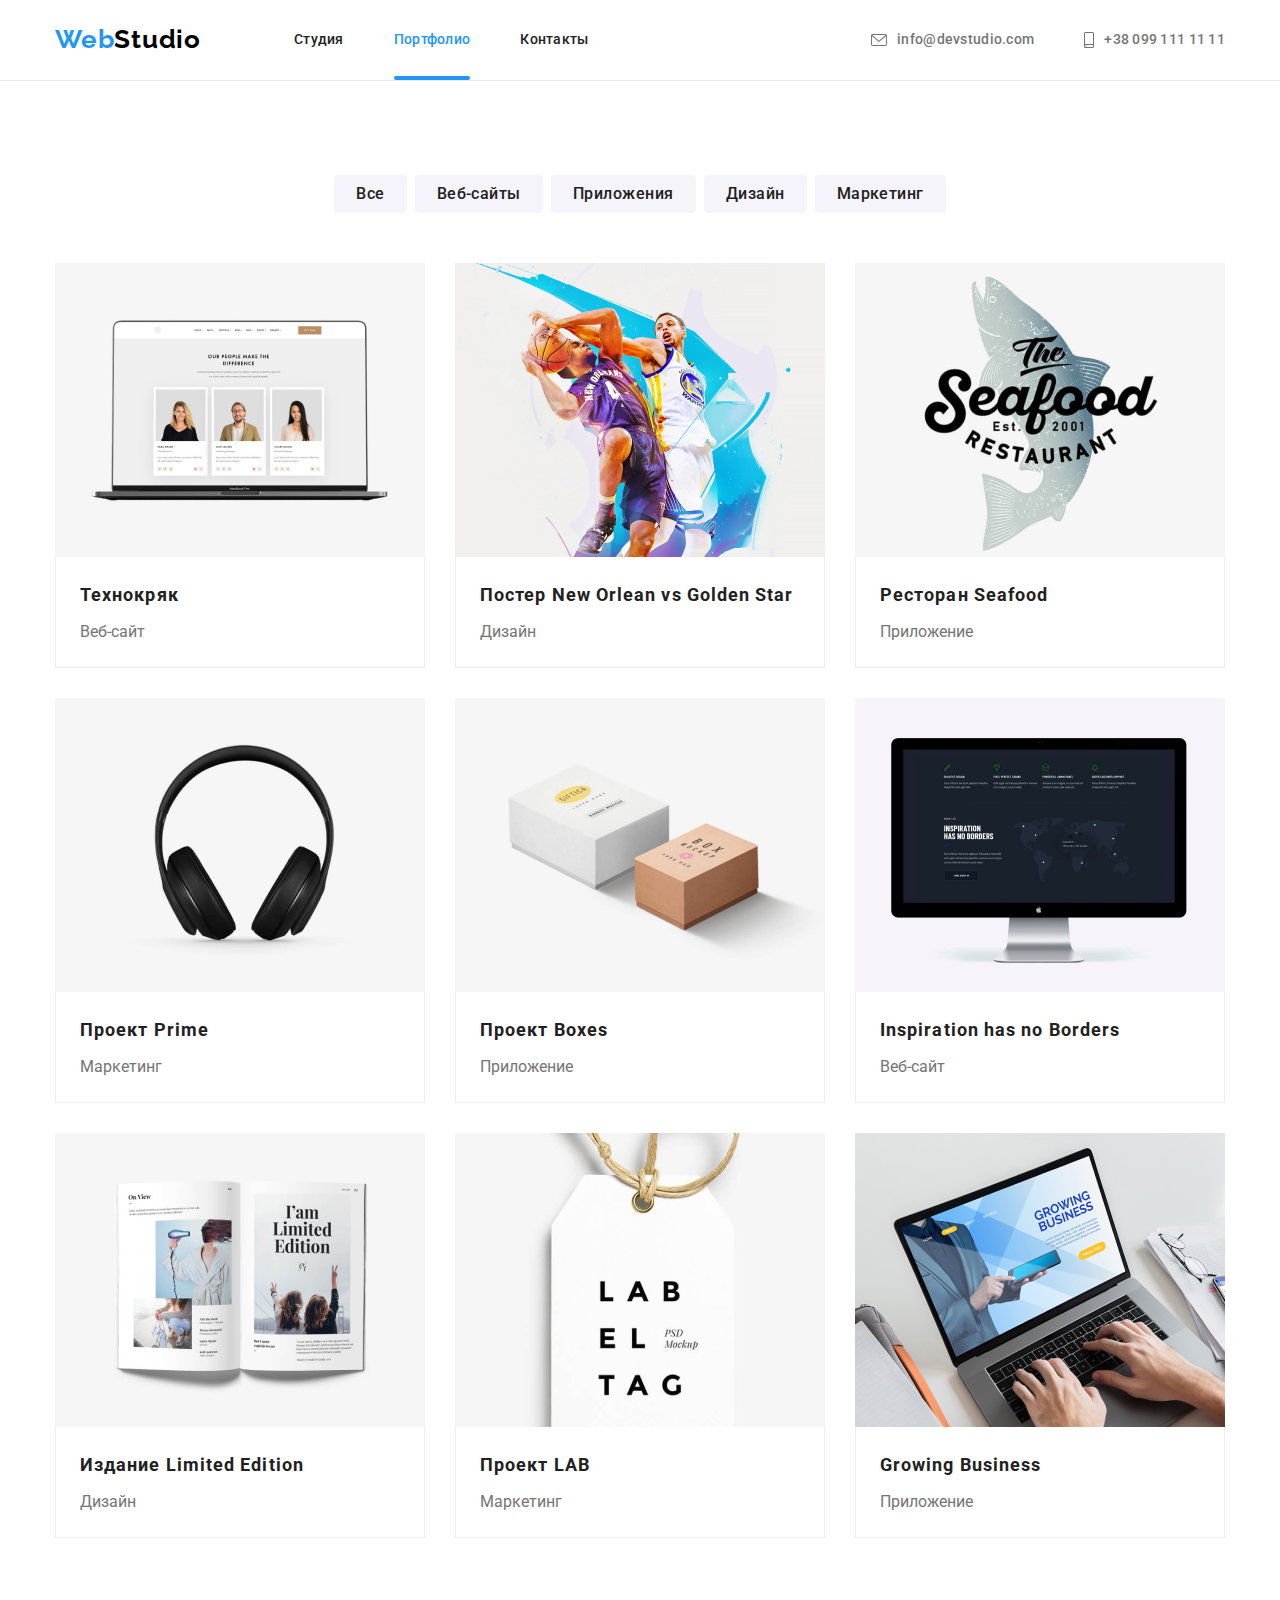
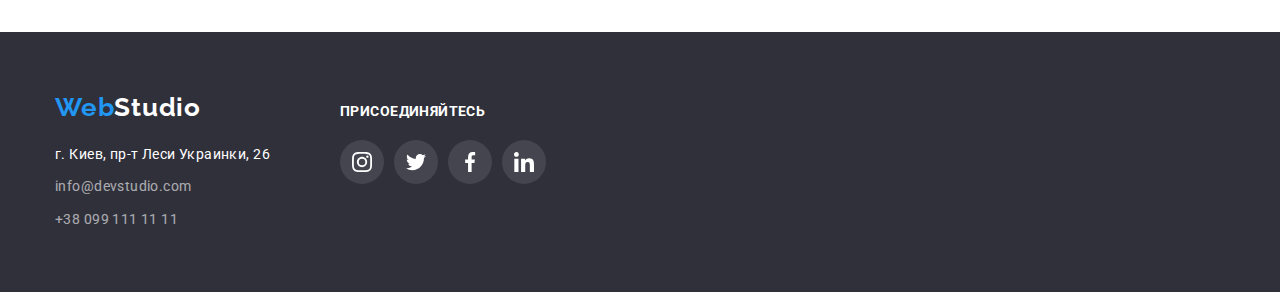
==== portfolio.html @ c2071da9 "в" ====
<!DOCTYPE html>
<html lang="en">
  <head>
    <meta charset="UTF-8" />
    <meta http-equiv="X-UA-Compatible" content="IE=edge" />
    <meta name="viewport" content="width=device-width, initial-scale=1.0" />
    <title>Document</title>
    <link
      href="https://fonts.googleapis.com/css2?family=Raleway:wght@700&family=Roboto:wght@400;500;700;900&display=swap"
      rel="stylesheet"
    />
    <link
      rel="stylesheet"
      href="https://cdnjs.cloudflare.com/ajax/libs/modern-normalize/1.1.0/modern-normalize.min.css"
    />
    <link href="./css/styles.css" rel="stylesheet" />
  </head>
  <body>
    <header class="header-fons">
      <div class="container header-pad">
        <nav class="nav">
          <a class="header-logo" href="./index.html"
            ><span class="current">Web</span>Studio</a
          >
          <ul class="nav-link">
            <li class="item">
              <a class="link-a" href="./index.html">Студия</a>
            </li>
            <li class="item">
              <a class="link-a" href="./portfolio.html"
                ><span class="active">Портфолио</span></a
              >
            </li>
            <li class="item"><a class="link-a" href="">Контакты</a></li>
          </ul>
        </nav>
        <ul class="nav-links">
        <li class="item">
          <a class="link-info" href="mailto:info@devstudio.com">
            <svg class="nav-icon" width="16" height="12">
              <use href="./images/icons.svg#icon-envelope-hover"></use>
            </svg>info@devstudio.com</a>
        </li>
        <li class="item">
          <a class="link-info" href="tel:+380991111111">
            <svg class="nav-icon" width="10" height="16">
              <use href="./images/icons.svg#icon-smartphone"></use>
            </svg>+38 099 111 11 11</a>
        </li>
      </ul>
      </div>
    </header>
    <main class="main">
      <section class="section">
        <div class="container port-pag">
          <ul class="spot-no main-button">
            <li class="item">
              <button class="title-button" type="button">Все</button>
            </li>
            <li class="item">
              <button class="title-button" type="button">Веб-сайты</button>
            </li>
            <li class="item">
              <button class="title-button" type="button">Приложения</button>
            </li>
            <li class="item">
              <button class="title-button" type="button">Дизайн</button>
            </li>
            <li class="item">
              <button class="title-button" type="button">Маркетинг</button>
            </li>
          </ul>
          <ul class="spot-no web-list">
            <li class="item-fotos">
              <a class="a-fons" href="">
                <div class="web-wind">
                   <img
                  class="web-img"
                  src="./images/imgggg.jpg"
                  alt="ноутбук"
                  width="370"
                  height="294"
                />
                <p class="web-fon">Ресурс предлагает комплексные предложения с разным уровнем функционала и сервисов. Все это позволит посетителю получить исчерпывающие сведения о компании или частном лице.</p>
                </div>
                <div class="port-progect">
                  <h2 class="title-port">Технокряк</h2>
                  <p class="text-port">Веб-сайт</p>
                </div>
              </a>
            </li>
            <li class="item-fotos">
              <a class="a-fons" href="">
                <div class="web-wind">
                  <img
                  class="web-img"
                  src="./images/imga.jpg"
                  alt="баскетболисты"
                  width="370"
                  height="294"
                />
                <p class="web-fon">Ресурс предлагает комплексные предложения с разным уровнем функционала и сервисов. Все это позволит посетителю получить исчерпывающие сведения о компании или частном лице.</p>
                </div>
                <div class="port-progect">
                  <h2 class="title-port">Постер New Orlean vs Golden Star</h2>
                  <p class="text-port">Дизайн</p>
                </div>
              </a>
            </li>
            <li class="item-fotos">
              <a class="a-fons" href="">
                <div class="web-wind">
                  <img
                  class="web-img"
                  src="./images/imgb.jpg"
                  alt="рыба"
                  width="370"
                  height="294"
                />
                <p class="web-fon">Ресурс предлагает комплексные предложения с разным уровнем функционала и сервисов. Все это позволит посетителю получить исчерпывающие сведения о компании или частном лице.</p>
                </div>
                <div class="port-progect">
                  <h2 class="title-port">Ресторан Seafood</h2>
                  <p class="text-port">Приложение</p>
                </div>
              </a>
            </li>
            <li class="item-fotos">
              <a class="a-fons" href="">
                <div class="web-wind">
                  <img
                  class="web-img"
                  src="./images/imgc.jpg"
                  alt="наушники"
                  width="370"
                  height="294"
                />
                <p class="web-fon">Ресурс предлагает комплексные предложения с разным уровнем функционала и сервисов. Все это позволит посетителю получить исчерпывающие сведения о компании или частном лице.</p>
                </div>
                <div class="port-progect">
                  <h2 class="title-port">Проект Prime</h2>
                  <p class="text-port">Маркетинг</p>
                </div>
              </a>
            </li>
            <li class="item-fotos">
              <a class="a-fons" href="">
                <div class="web-wind">
                  <img
                  class="web-img"
                  src="./images/imgd.jpg"
                  alt="коробки"
                  width="370"
                  height="294"
                />
                <p class="web-fon">Ресурс предлагает комплексные предложения с разным уровнем функционала и сервисов. Все это позволит посетителю получить исчерпывающие сведения о компании или частном лице.</p>
                </div>
                <div class="port-progect">
                  <h2 class="title-port">Проект Boxes</h2>
                  <p class="text-port">Приложение</p>
                </div>
              </a>
            </li>
            <li class="item-fotos">
              <a class="a-fons" href="">
                <div class="web-wind">
                  <img
                  class="web-img"
                  src="./images/imgi.jpg"
                  alt="монитор"
                  width="370"
                  height="294"
                />
                <p class="web-fon">Ресурс предлагает комплексные предложения с разным уровнем функционала и сервисов. Все это позволит посетителю получить исчерпывающие сведения о компании или частном лице.</p>
                </div>
                <div class="port-progect">
                  <h2 class="title-port">Inspiration has no Borders</h2>
                  <p class="text-port">Веб-сайт</p>
                </div>
              </a>
            </li>
            <li class="item-fotos">
              <a class="a-fons" href="">
                <div class="web-wind">
                  <img
                  class="web-img"
                  src="./images/imgff.jpg"
                  alt="журнал"
                  width="370"
                  height="294"
                />
                <p class="web-fon">Ресурс предлагает комплексные предложения с разным уровнем функционала и сервисов. Все это позволит посетителю получить исчерпывающие сведения о компании или частном лице.</p>
                </div>
                <div class="port-progect">
                  <h2 class="title-port">Издание Limited Edition</h2>
                  <p class="text-port">Дизайн</p>
                </div>
              </a>
            </li>
            <li class="item-fotos">
              <a class="a-fons" href="">
                <div class="web-wind">
                  <img
                  class="web-img"
                  src="./images/imgg.jpg"
                  alt="кулон"
                  width="370"
                  height="294"
                />
                <p class="web-fon">Ресурс предлагает комплексные предложения с разным уровнем функционала и сервисов. Все это позволит посетителю получить исчерпывающие сведения о компании или частном лице.</p>
                </div>
                <div class="port-progect">
                  <h2 class="title-port">Проект LAB</h2>
                  <p class="text-port">Маркетинг</p>
                </div>
              </a>
            </li>
            <li class="item-fotos">
              <a class="a-fons" href="">
                <div class="web-wind">
                  <img
                  class="web-img"
                  src="./images/imgq.jpg"
                  alt="ноутбук"
                  width="370"
                  height="294"
                />
                <p class="web-fon">Ресурс предлагает комплексные предложения с разным уровнем функционала и сервисов. Все это позволит посетителю получить исчерпывающие сведения о компании или частном лице.</p>
                </div>
                <div class="port-progect">
                  <h2 class="title-port">Growing Business</h2>
                  <p class="text-port">Приложение</p>
                </div>
              </a>
            </li>
          </ul>
        </div>
      </section>
    </main>
    <footer class="footer-fons">
    <div class="container wrap">
    <div class="footer-conteiner">
      <a class="footer-logo" href="/index.html">
        <span class="current">Web</span>Studio</a>
      <address class="address">
        <p class="address-text">г. Киев, пр-т Леси Украинки, 26</p>
        <ul class="spot-no">
          <li class="li-mar">
            <a class="address-link" href="mailto:info@devstudio.com">info@devstudio.com</a>
          </li>
          <li>
            <a class="address-links" href="tel:+380991111111">+38 099 111 11 11</a>
          </li>
        </ul>
      </address>
    </div>
    <div class="footer-link">
      <p class="link-text">присоединяйтесь</p>
      <ul class="spot-no footer-links">
                <li class="footer-soc"><a class="footer-li" href="">
                  <svg class="icon-item" width="20" height="20">
                <use href="./images/icons.svg#icon-instagram"></use>
              </svg>
                </a></li>
                <li class="footer-soc"><a class="footer-li" href="">
                  <svg class="icon-item" width="20" height="20">
                <use href="./images/icons.svg#icon-twitter"></use>
              </svg>
                </a></li>
                <li class="footer-soc"><a class="footer-li" href="">
                  <svg class="icon-item" width="20" height="20">
                <use href="./images/icons.svg#icon-facebook"></use>
              </svg>
                </a></li>
                <li class="footer-soc"><a class="footer-li" href="">
                  <svg class="icon-item" width="20" height="20">
                <use href="./images/icons.svg#icon-linkedin"></use>
              </svg>
                </a></li>
              </ul>
    </div>
    </div>
  </footer>
  </body>
</html>
---- css/styles.css ----
:root {
  --primary-text-color: rgba(117, 117, 117, 1);
  --title-text-color: #212121;
  --accent-color: #2196f3;
  --primary-white-color: #ffffff;
  --header-logo-color: #000000;
  --box-fon-color: #2f303a;
  --user-fons-color: #f5f4fa;
  --title-button-color: #f5f4fa;
  --button-color: #188ce8;
  --icon-color: #afb1b8;
  --form-text-color:#757575;
}

body {
  background-color: var(--primary-white-color);
  color: var(--primary-text-color);
  margin: 0;
  font-family: 'Roboto', sans-serif;
}

img {
  display: block;
  max-width: 100%;
  height: auto;
}

p,
h1,
h2,
h3,
h4,
h5,
h6 {
  margin: 0;
}

ul {
  margin: 0;
  padding-left: 0;
}

.container {
  width: 1200px;
  padding-left: 15px;
  padding-right: 15px;
  margin: 0 auto;
}
/* Уберает точки со всех Li */
.spot-no > li {
  list-style: none;
}

.header-pad {
  display: flex;
  align-items: center;
}

.header-fons {
  background-color: var(--primary-white-color);
  border-bottom: 1px solid #ececec;
}

.header-logo {
  margin-right: 93px;
  font-family: 'Raleway';
  font-weight: 700;
  font-size: 26px;
  line-height: 1.2;
  color: var(--header-logo-color);
  text-decoration: none;
  letter-spacing: 0.03em;
}

.current {
  color: var(--accent-color);
}

.nav {
  display: flex;
  align-items: center;
}

.nav-link a {
  color: var(--title-text-color);
  font-weight: 500;
  font-size: 14px;
  line-height: 1.14;
  text-decoration: none;
  letter-spacing: 0.02em;
  padding-top: 32px;
  padding-bottom: 32px;
  transition: 250ms cubic-bezier(0.4, 0, 0.2, 1);
  display: block;
}

.nav-link,
.nav-links {
  display: flex;
}

.header-fons .container .header-fon .container {
  display: flex;
  align-items: center;
}

.item {
  display: block;
}

.nav-links .item:not(:last-child),
.nav-link .item:not(:last-child) {
  margin-right: 50px;
}

.nav-links {
  margin-left: auto;
}

.active{
  color: var(--accent-color);
}

.link-a{
  position: relative;
}

.active::after {
  content: '';
  display: inline-block;
  background:var(--accent-color);
  border-radius: 2px;
  opacity: 1;
  position: absolute;
  width: 100%;
  height: 4px;
  left: 0px;
  bottom: 0px;
}

.nav-links,
.link-info {
  display: flex;
  align-items: center;
  color: var(--primary-text-color);
  font-weight: 500;
  font-size: 14px;
  line-height: 1.14;
  text-decoration: none;
  letter-spacing: 0.02em;
  transition: 250ms cubic-bezier(0.4, 0, 0.2, 1);
}

.nav-icon {
  fill: currentColor;
  margin-right: 10px;
}

.people-blok:hover,
.people-blok:focus,
.link-a:hover,
.link-a:focus,
.link-info:hover,
.link-info:focus,
.address-link:hover,
.address-link:focus,
.address-links:hover,
.address-links:focus {
  color: var(--accent-color);
}

.box {
  padding-top: 200px;
  padding-bottom: 200px;
  text-align: center;
  background-color: var(--box-fon-color);
  max-width: 1600px;
  height: 600px;
  margin-left: auto;
  margin-right: auto;
  background-image: linear-gradient(
      rgba(47, 48, 58, 0.4),
      rgba(47, 48, 58, 0.4)
    ),
    url(../images/Imgfon.jpg);
  background-repeat: no-repeat;
  background-position: center;
  background-size: cover;
}

.icon-box {
  display: flex;
  align-items: center;
  justify-content: center;
  width: 270px;
  height: 120px;
  border-radius: 4px;
  background-color: var(--title-button-color);
  margin-bottom: 30px;
}

.text-h {
  margin: 0 auto;
  width: 696px;
  margin-top: 0;
  margin-bottom: 30px;

  font-weight: 900;
  font-size: 44px;
  line-height: 1.36;
  letter-spacing: 0.06em;
  text-transform: uppercase;
  color: var(--primary-white-color);
}

.button-fons {
  color: var(--primary-white-color);
  background-color: var(--accent-color);
  cursor: pointer;
  font-weight: 700;
  font-size: 16px;
  line-height: 1, 87;
  letter-spacing: 0.06em;
  width: 200px;
  height: 50px;
  left: 700px;
  top: 430px;
  border-radius: 4px;
  border-width: 0px;
  transition: 250ms cubic-bezier(0.4, 0, 0.2, 1);
}

.button-fons:hover,
.button-fons:focus {
  background-color: var(--button-color);
}

.spot-list .title {
  display: block;
}

.main-pad {
  display: flex;
  align-items: center;
}

.list-spot {
  display: flex;
  align-items: center;
}

.spot-list:not(:last-child) {
  margin-right: 30px;
}

.spot-list .title {
  margin-bottom: 10px;
}

.spot-list {
  width: 270px;
}

.title {
  color: var(--title-text-color);
  font-weight: 700;
  font-size: 14px;
  line-height: 1.14;
  letter-spacing: 0.03em;
  text-transform: uppercase;
}

.text {
  color: var(--primary-text-color);
  font-weight: 400;
  font-size: 14px;
  line-height: 1.71;
  letter-spacing: 0.03em;
}

.title-works {
  color: var(--title-text-color);
  font-weight: 700;
  font-size: 36px;
  line-height: 1.16;
  letter-spacing: 0.03em;
  text-align: center;
  margin-bottom: 50px;
}

.spot-foto {
  display: flex;
  text-align: center;
}

.section.no-pad {
  padding-bottom: 0px;
}

.item-foto:not(:last-child) {
  margin-right: 30px;
  text-align: center;
}

.item-foto{
position: relative;
}

.text-pos{
background-color:
rgba(47, 48, 58, 0.8);
width: 370px;
height: 70px;
bottom: 0;
position: absolute;
display: flex;
justify-content: center;
align-items: center;

  font-weight: 700;
font-size: 14px;
line-height: 1.14;
letter-spacing: 0.03em;
text-transform: uppercase;
color: var(--primary-white-color);
}

.user-fons {
  background-color: var(--user-fons-color);
}

.title-people {
  color: var(--title-text-color);
  font-weight: 700;
  font-size: 36px;
  line-height: 1.16;
  letter-spacing: 0.03em;
  text-align: center;
  margin-bottom: 50px;
}

.user-pad {
  padding-top: 30px;
  padding-bottom: 30px;
}

.spot-user {
  display: flex;
  text-align: center;
}

.user-box:not(:last-child) {
  margin-right: 30px;
}

.user-box {
  background-color: var(--primary-white-color);
  box-shadow: 0px 1px 3px rgba(0, 0, 0, 0.12), 0px 1px 1px rgba(0, 0, 0, 0.14),
    0px 2px 1px rgba(0, 0, 0, 0.2);
  border-radius: 0px 0px 4px 4px;
}

.title-list {
  color: var(--title-text-color);
  font-weight: 500;
  font-size: 16px;
  line-height: 1.18;
  letter-spacing: 0.03em;
  margin-bottom: 10px;
  text-align: center;
}

.used-mar {
  display: flex;
  justify-content: center;
}

.mar-used {
  display: flex;
  align-items: center;
  justify-content: center;
  width: 44px;
  height: 44px;
  border-radius: 50%;
  color: var(--icon-color);
  transition: 250ms cubic-bezier(0.4, 0, 0.2, 1);
}

.mar-used:focus,
.mar-used:hover {
  color: var(--primary-white-color);
  background-color: var(--accent-color);
}

.soc-li:not(:last-child) {
  margin-right: 10px;
}

.text-user {
  color: var(--primary-text-color);
  font-weight: 400;
  font-size: 16px;
  line-height: 1.18;
  letter-spacing: 0.03em;
  margin-bottom: 16px;
}

.people-list {
  display: flex;
  align-items: center;
}

.people-blok {
  display: flex;
  align-items: center;
  justify-content: center;
  border: 1px solid currentColor;
  border-radius: 4px;
  width: 170px;
  height: 92px;
  color: var(--icon-color);
}

.people-lists:not(:last-child) {
  margin-right: 30px;
}

.icon-item {
  fill: currentColor;
  transition: 250ms cubic-bezier(0.4, 0, 0.2, 1);
}

.section {
  padding-top: 94px;
  padding-bottom: 94px;
}

/* footer */

.wrap {
  display: flex;
  align-items: baseline;
}

.footer-fons {
  background-color: var(--box-fon-color);
  padding-top: 60px;
  padding-bottom: 60px;
}

.footer-logo {
  font-family: 'Raleway';
  color: var(--primary-white-color);
  text-decoration: none;
  font-weight: 700;
  font-size: 26px;
  line-height: 1.19;
  letter-spacing: 0.03em;
  display: inline-block;
  margin-bottom: 20px;
}

.footer-conteiner {
  display: block;
}

.address {
  font-style: normal;
}

.address-text {
  color: var(--primary-white-color);
  font-weight: 400;
  font-size: 14px;
  line-height: 1.71;
  letter-spacing: 0.03em;
  margin-bottom: 9px;
}

.address-link {
  color: var(--primary-white-color);
  opacity: 0.6;
  font-weight: 400;
  font-size: 14px;
  line-height: 1.71;
  letter-spacing: 0.03em;
  text-decoration: none;
}

.li-mar {
  margin-bottom: 9px;
}

.address-links {
  color: var(--primary-white-color);
  opacity: 0.6;
  font-weight: 400;
  font-size: 14px;
  line-height: 1.71;
  letter-spacing: 0.03em;
  text-decoration: none;
  display: inline-block;
}

.footer-link {
  display: block;
  margin-left: 70px;
}

.link-text {
  font-weight: 700;
  font-size: 14px;
  line-height: 1.14;
  text-transform: uppercase;
  letter-spacing: 0.03em;
  margin-bottom: 20px;
  color: var(--primary-white-color);
}

.footer-links {
  display: flex;
  align-items: center;
}

.footer-li {
  display: flex;
  align-items: center;
  justify-content: center;
  width: 44px;
  height: 44px;
  border-radius: 50%;
  color: var(--primary-white-color);
  background-color: rgba(255, 255, 255, 0.1);
  transition: 250ms cubic-bezier(0.4, 0, 0.2, 1);
}

.footer-li:focus,
.footer-li:hover {
  color: var(--primary-white-color);
  background-color: var(--accent-color);
}

.footer-soc:not(:last-child) {
  margin-right: 10px;
}

/* Modal */


.backdrop{
  position: fixed;
  top:0;
  left: 0;
  width: 100%;
  height: 100%;
  background-color: rgba(0, 0, 0, 0.2);
  transition: 250ms cubic-bezier(0.4, 0, 0.2, 1);
transition-property: opacity, visibility, transform;
}

.modal{
  position: absolute;
  top:50%;
  left:50%;
  transform: translate(-50%, -50%) scale(1);
  width:528px;
height:581px;
box-shadow: 0px 1px 3px rgba(0, 0, 0, 0.12), 0px 1px 1px rgba(0, 0, 0, 0.14), 0px 2px 1px rgba(0, 0, 0, 0.2);
border-radius: 4px;
background-color: var(--primary-white-color);
transition: 250ms cubic-bezier(0.4, 0, 0.2, 1);
transition-property: opacity, visibility, transform;
padding: 40px 40px;
}

.backdrop.is-hidden .modal {
  visibility: hidden;
  opacity: 0;
  transform: translate(-50%, -50%) scale(0);
}

.button-icon{
  width: 30px;
  height: 30px;
  border-radius: 50%;
  background-color: transparent;
  border: 1px solid rgba(0, 0, 0, 0.1);
  display: flex;
  justify-content: center;
  align-items: center;
  position: absolute;
  top: 8px;
  right: 8px;
}

.button-icon:hover,
.button-icon:focus{
  background-color: var(--accent-color);
}

.is-hidden{
  opacity: 0;
  visibility: hidden;
  pointer-events: none;
}

.modal-text{
  font-weight: 700;
font-size: 20px;
line-height: 1.15;
text-align: center;
letter-spacing: 0.03em;
color: var(--title-text-color);
margin-bottom: 12px;
}

.form-text{
  font-weight: 400;
font-size: 12px;
line-height: 1.16;
letter-spacing: 0.01em;
color: var(--form-text-color);
display: block;
margin-bottom: 4px;
}

.modal-input{
width: 448px;
height: 40px;
border: 1px solid rgba(33, 33, 33, 0.2);
border-radius: 4px;
/* padding-left: 42; */
}

.modal-input-coment{
  width: 448px;
height: 120px;
border: 1px solid rgba(33, 33, 33, 0.2);
border-radius: 4px;
margin-bottom: 20px;
resize: none;
}

.modal-input-coment::placeholder{
  font-weight: 400;
font-size: 12px;
line-height: 1.16;
letter-spacing: 0.01em;
color: rgba(117, 117, 117, 0.5);
}

.text-document{
  font-weight: 400;
font-size: 14px;
line-height: 2.00;
letter-spacing: 0.03em;
color: var(--form-text-color);
}

.text-document a{
  color: var(--accent-color);
}

.modal-block{
  display: flex;
  text-align: center;
  align-items: center;
  justify-content: center;
  margin-bottom: 30px;
}

.modal-block svg{
  margin-right: 7px;
}

.modal-button{
  position: absolute;
font-weight: 700;
font-size: 16px;
line-height: 1.87;
letter-spacing: 0.06em;
color: var(--primary-white-color);
width: 200px;
height: 50px;
background-color: var(--accent-color);
border-radius: 4px;
 border-width: 0px;
 transition: 250ms cubic-bezier(0.4, 0, 0.2, 1);
}

.modal-button:hover,
.modal-button:focus{
  background-color: var(--button-color);
  box-shadow: 0px 4px 4px rgba(0, 0, 0, 0.15);
}

.modal-field{
  position: relative;
  margin-bottom: 10px;
}

.modal-icon{
  position: absolute;
  left: 12px;
  top:50%;
  transform: translateY(-50%);
}

/* Страница Портфолио */
.main-button {
  display: flex;
  justify-content: center;
  margin-bottom: 50px;
}

.main-button .title-button:hover,
.main-button .title-button:focus {
  border-radius: 4px;
  box-shadow: 0px 3px 1px rgba(0, 0, 0, 0.1), 0px 1px 2px rgba(0, 0, 0, 0.08),
    0px 2px 2px rgba(0, 0, 0, 0.12);
}

.spot-no .item:not(:last-child) {
  margin-right: 8px;
}

.title-button {
  background-color: var(--title-button-color);
  border-radius: 4px;
  color: var(--title-text-color);
  font-weight: 500;
  font-size: 16px;
  line-height: 1.62;
  letter-spacing: 0.03em;
  padding: 6px 22px 6px 22px;
  border: 0px;
  transition: 250ms cubic-bezier(0.4, 0, 0.2, 1);
}

.port-progect {
  padding-top: 20px;
  padding-bottom: 20px;
  padding-left: 24px;
  padding-right: 24px;
  border-bottom: 1px solid #eeeeee;
  border-right: 1px solid #eeeeee;
  border-left: 1px solid #eeeeee;
}

.a-fons:hover,
.a-fons:focus {
  box-shadow: 0px 1px 1px rgba(0, 0, 0, 0.12), 0px 4px 4px rgba(0, 0, 0, 0.06),
    1px 4px 6px rgba(0, 0, 0, 0.16);
}

.title-button:hover,
.title-button:focus {
  background-color: var(--accent-color);
  color: var(--primary-white-color);
}

.spot-no .a-fons {
  text-decoration: none;
}

.title-port {
  color: var(--title-text-color);
  font-weight: 700;
  font-size: 18px;
  line-height: 2;
  letter-spacing: 0.06em;
  margin-bottom: 4px;
}

.text-port {
  color: var(--primary-text-color);
  font-weight: 400;
  font-size: 16px;
  line-height: 1.87;
}

.a-fons {
  display: inline-block;
  transition: 250ms cubic-bezier(0.4, 0, 0.2, 1);
}

.web-list {
  display: flex;
  flex-wrap: wrap;
}

.item-fotos:not(:nth-child(3n)) {
  margin-right: 30px;
}

.item-fotos:nth-child(-n + 6) {
  margin-bottom: 30px;
}

.item-fotos{
  position: relative;
}

.web-wind{
  position: relative;
  overflow: hidden;
}

.web-fon{
  font-weight: 400;
font-size: 18px;
line-height: 1.55;
letter-spacing: 0.03em;
color: var(--primary-white-color);
position: absolute;
top: 0;
left: 0;
display: flex;
justify-content: center;
text-align: center;
height: 100%;
background-color: rgba(33, 150, 243, 0.9);
padding: 63px 24px;
transform: translateY(100%);
transition: 250ms cubic-bezier(0.4, 0, 0.2, 1);
}

.item-fotos:hover .web-fon{
  transform: translateY(0);
}
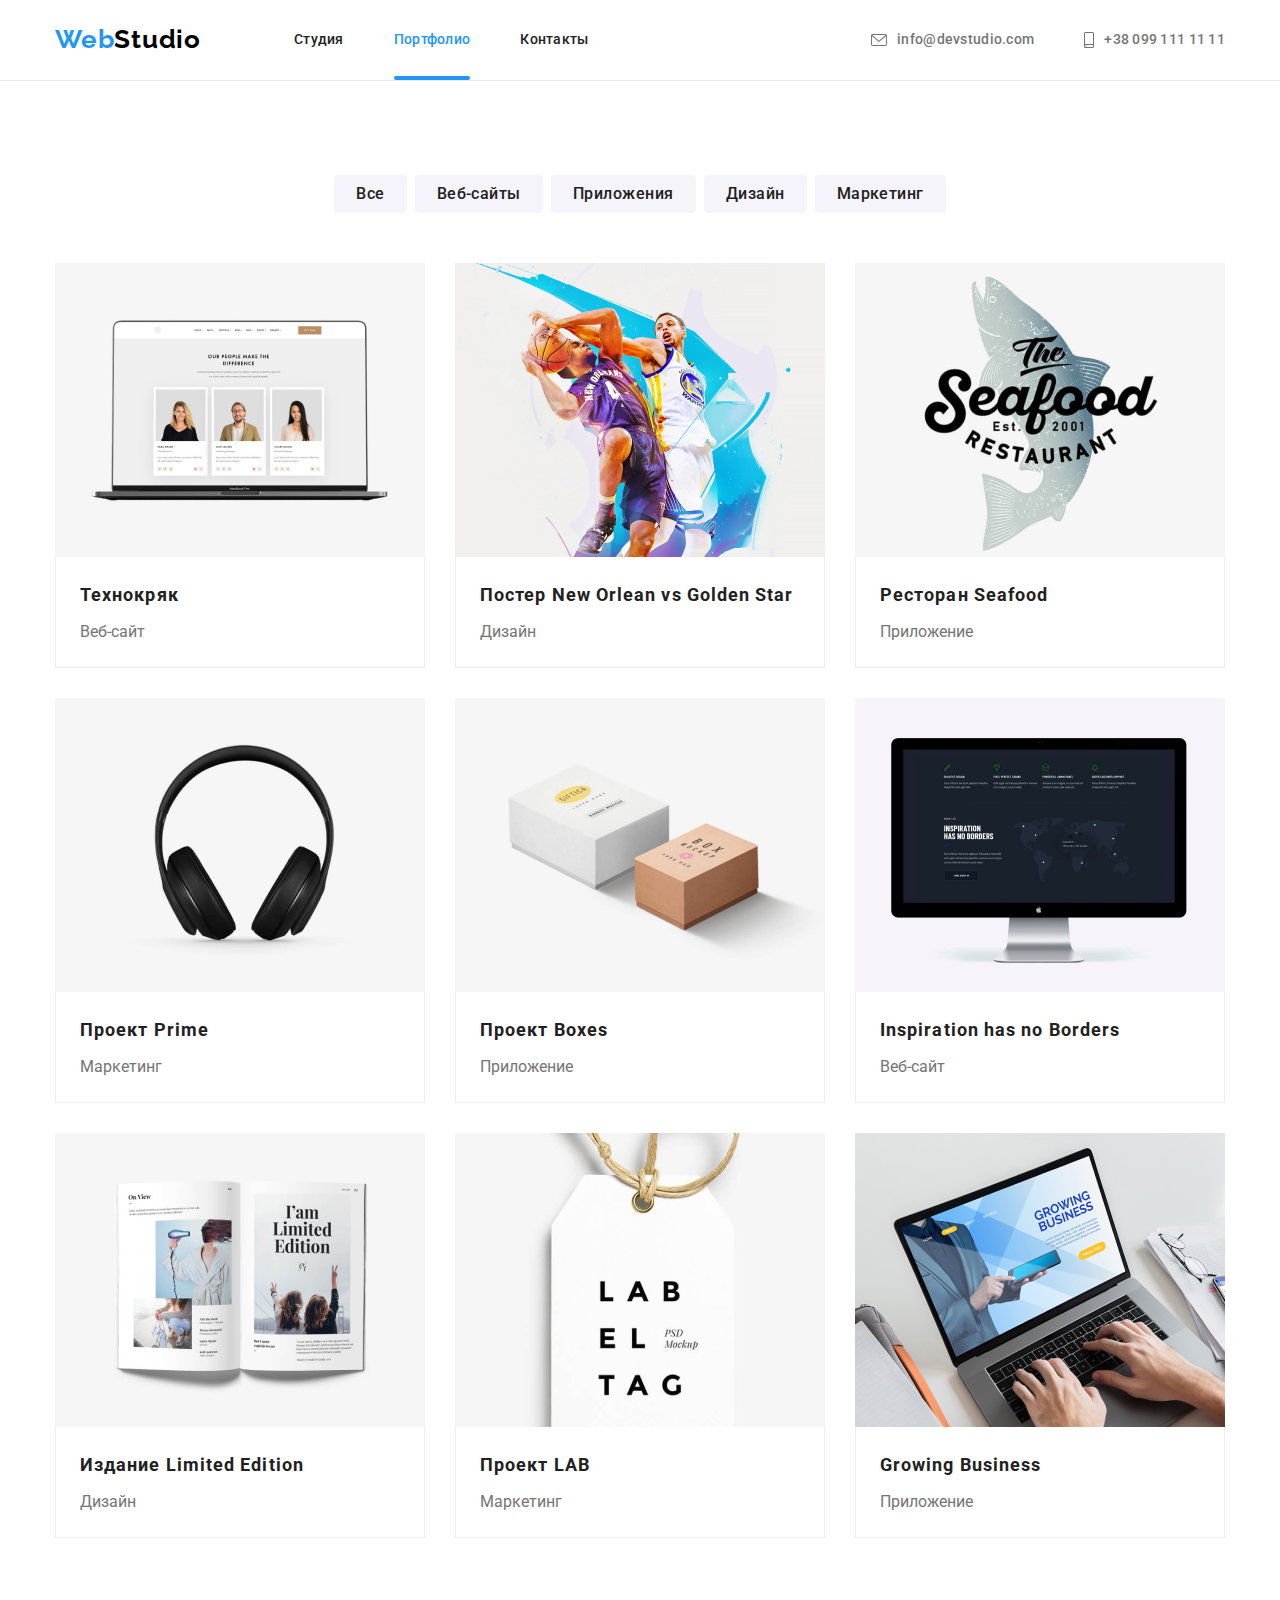
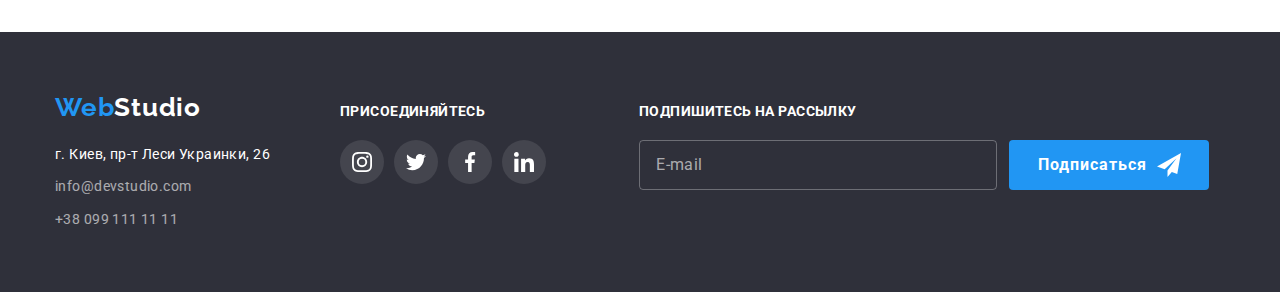
==== commit 09a3aa66: "f" ====
--- a/portfolio.html
+++ b/portfolio.html
@@ -279,6 +279,16 @@
                 </a></li>
               </ul>
     </div>
+    <div class="footer-mail">
+          <p class="link-text">Подпишитесь на рассылку</p>
+          <form class="footer-form">
+            <input type="email" class="footer-input" name="user-mail" placeholder="E-mail">
+            <button type="submit" class="button-footer"> Подписаться
+              <svg class="footer-icon" width="24" height="24">
+                <use href="./images/icons.svg#icon-icon-send"></use>
+              </svg></button>
+          </form>
+        </div>
     </div>
   </footer>
   </body>
--- a/css/styles.css
+++ b/css/styles.css
@@ -544,6 +544,73 @@
   margin-right: 10px;
 }
 
+.footer-mail{
+  margin-left: 93px;
+}
+
+.footer-input{
+  width: 358px;
+height: 50px;
+border: 1px solid rgba(255, 255, 255, 0.3);
+border-radius: 4px;
+background-color: transparent;
+padding-left: 16px;
+transition: 250ms cubic-bezier(0.4, 0, 0.2, 1);
+outline: none;
+margin-right: 12px;
+}
+
+.footer-input::placeholder{
+  font-weight: 400;
+font-size: 16px;
+line-height: 20px;
+display: flex;
+align-items: center;
+letter-spacing: 0.03em;
+color: rgba(255, 255, 255, 0.6);
+transition: 250ms cubic-bezier(0.4, 0, 0.2, 1);
+}
+
+.footer-input:focus{
+  border-color: var(--accent-color);
+}
+
+.footer-input:focus::placeholder{
+ color: var(--accent-color);
+}
+
+.button-footer{
+  font-weight: 700;
+font-size: 16px;
+line-height: 1.87;
+display: flex;
+align-items: center;
+text-align: center;
+letter-spacing: 0.06em;
+color: var(--primary-white-color);
+width: 200px;
+height: 50px;
+background-color: var(--accent-color);
+border-radius: 4px;
+transition: 250ms cubic-bezier(0.4, 0, 0.2, 1);
+padding-left: 29px;
+border: none;
+}
+
+.button-footer:hover,
+.button-footer:focus{
+  background-color: var(--button-color);
+}
+
+.footer-form{
+  display: flex;
+}
+
+.footer-icon{
+  margin-left: 10px;
+}
+
+
 /* Modal */
 
 
@@ -595,7 +662,7 @@
 
 .button-icon:hover,
 .button-icon:focus{
-  background-color: var(--accent-color);
+  fill: var(--accent-color);
 }
 
 .is-hidden{
@@ -625,11 +692,24 @@
 }
 
 .modal-input{
+  display: block;
 width: 448px;
 height: 40px;
 border: 1px solid rgba(33, 33, 33, 0.2);
 border-radius: 4px;
-/* padding-left: 42; */
+padding-left: 42px;
+outline: none;
+transition: 250ms cubic-bezier(0.4, 0, 0.2, 1);
+margin-bottom: 10px;
+}
+
+.modal-input-coment:focus,
+.modal-input:focus{
+  border-color: var(--accent-color);
+}
+
+.modal-input:focus + .modal-icon{
+  fill: var(--accent-color);
 }
 
 .modal-input-coment{
@@ -639,6 +719,10 @@
 border-radius: 4px;
 margin-bottom: 20px;
 resize: none;
+padding-top:12px;
+padding-left:  16px;
+outline: none;
+transition: 250ms cubic-bezier(0.4, 0, 0.2, 1);
 }
 
 .modal-input-coment::placeholder{
@@ -647,6 +731,7 @@
 line-height: 1.16;
 letter-spacing: 0.01em;
 color: rgba(117, 117, 117, 0.5);
+transition: 250ms cubic-bezier(0.4, 0, 0.2, 1);
 }
 
 .text-document{
@@ -655,6 +740,21 @@
 line-height: 2.00;
 letter-spacing: 0.03em;
 color: var(--form-text-color);
+display: flex;
+align-items: center;
+}
+
+.text-document span{
+  width: 16px;
+height: 15px;
+border: 2px solid var(--title-text-color);
+border-radius: 2px;
+margin-right: 8px;
+display: block;
+display: flex;
+justify-content: center;
+align-items: center;
+transition: 250ms cubic-bezier(0.4, 0, 0.2, 1);
 }
 
 .text-document a{
@@ -669,19 +769,30 @@
   margin-bottom: 30px;
 }
 
-.modal-block svg{
-  margin-right: 7px;
+.modal-privacy:checked + .text-document span{
+  background-color: var(--accent-color);
+  border: none;
+}
+
+.modal button{
+  display: flex;
+  text-align: center;
+  justify-content: center;
+  align-items: center;
+}
+
+.check-link{
+  margin-left: 6px;
 }
 
 .modal-button{
-  position: absolute;
 font-weight: 700;
 font-size: 16px;
 line-height: 1.87;
 letter-spacing: 0.06em;
 color: var(--primary-white-color);
-width: 200px;
-height: 50px;
+padding: 10px 55px;
+margin-inline: auto;
 background-color: var(--accent-color);
 border-radius: 4px;
  border-width: 0px;
@@ -702,7 +813,7 @@
 .modal-icon{
   position: absolute;
   left: 12px;
-  top:50%;
+  top: 50%;
   transform: translateY(-50%);
 }
 
